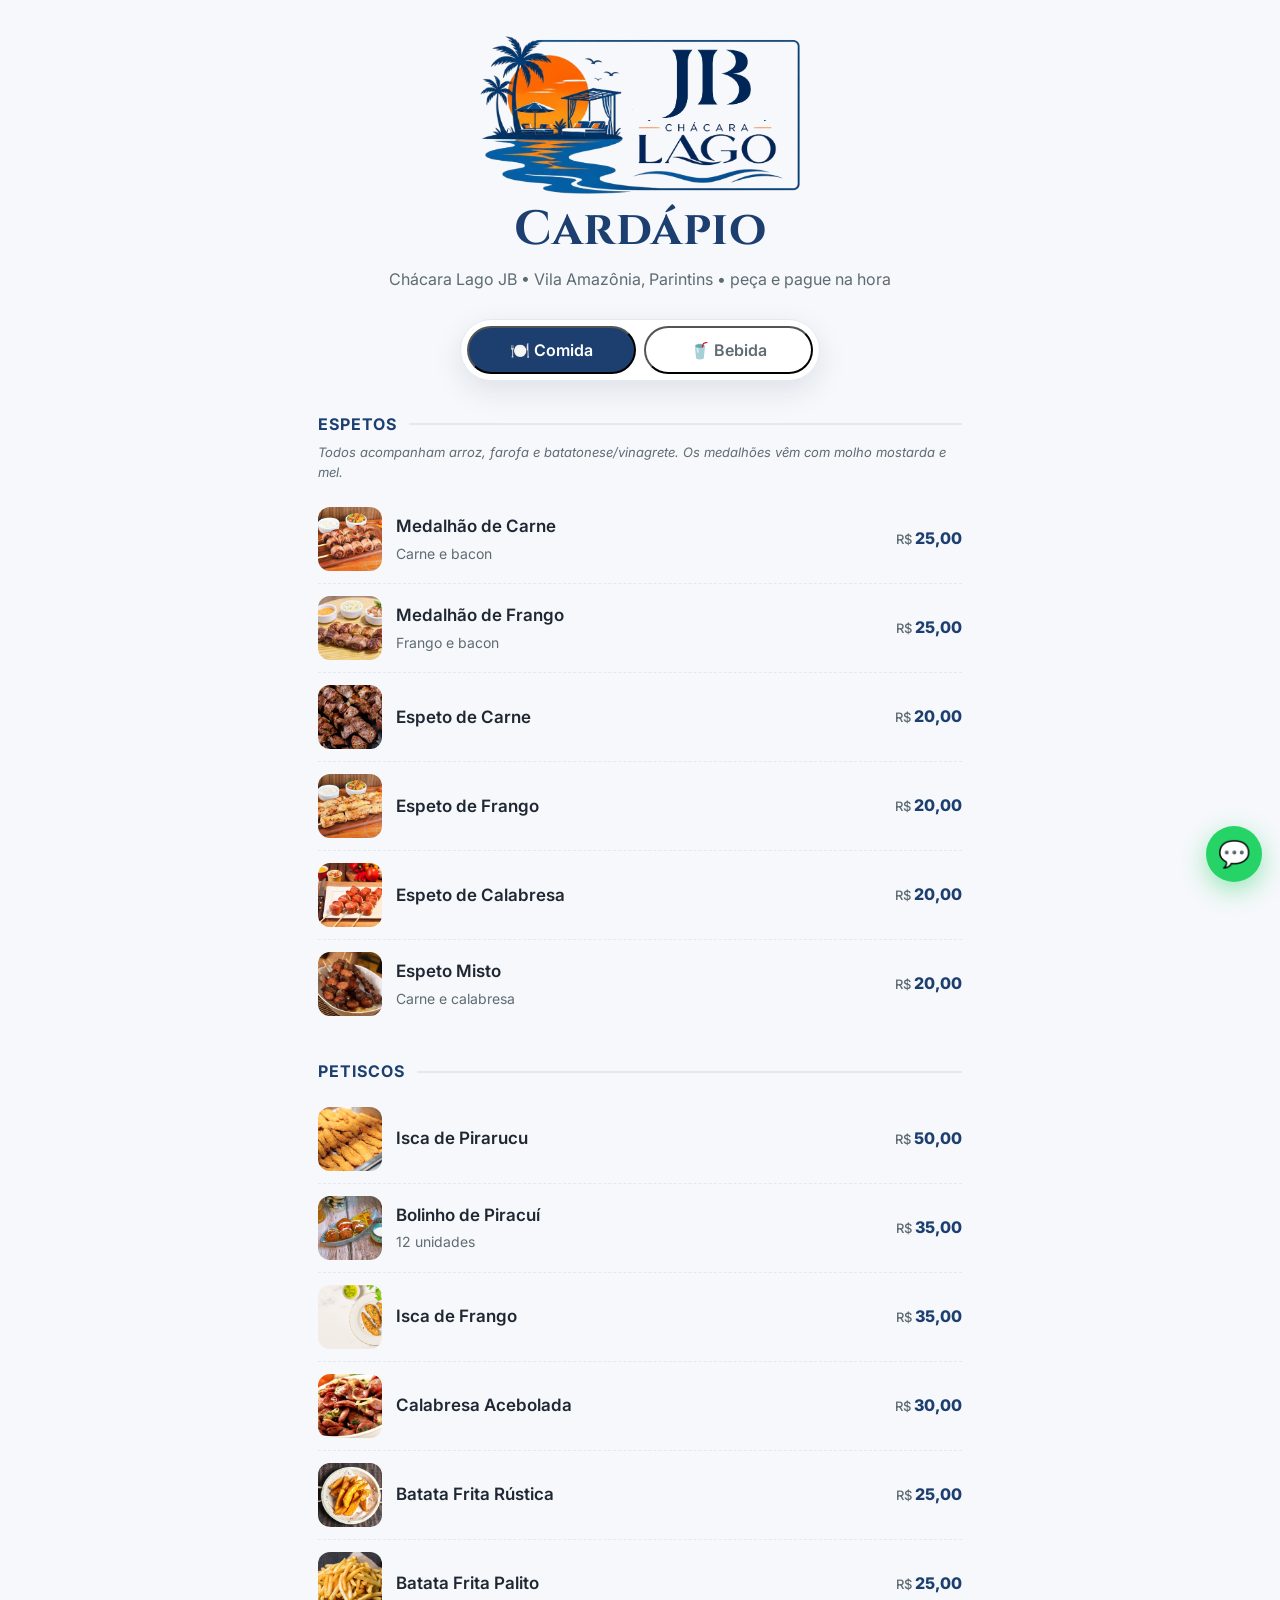
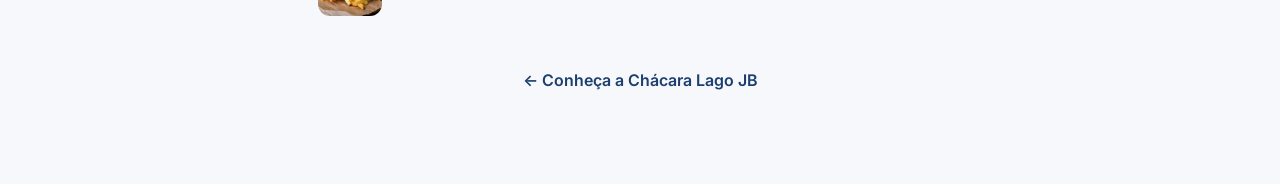
==== cardapio.html @ efd35821 "Site da Chacara Lago JB: praia particular em Vila Amazonia, Parintins Cardapio digital com fotos, ca" ====
<!DOCTYPE html>
<html lang="pt-BR">
<head>
  <meta charset="UTF-8" />
  <meta name="viewport" content="width=device-width, initial-scale=1.0" />
  <title>Cardápio — Chácara Lago JB</title>
  <meta name="description" content="Cardápio da Chácara Lago JB: comidas e bebidas." />
  <meta name="theme-color" content="#1c6ea4" />
  <link rel="icon" href="img/logo.svg" type="image/svg+xml" />
  <link rel="preconnect" href="https://fonts.googleapis.com" />
  <link rel="preconnect" href="https://fonts.gstatic.com" crossorigin />
  <link href="https://fonts.googleapis.com/css2?family=Cinzel:wght@500;600;700&family=Inter:wght@400;500;600;700&display=swap" rel="stylesheet" />
  <link rel="stylesheet" href="style.css" />
</head>
<body>

  <main class="menu-page">
    <div class="menu-hero">
      <img class="menu-logo-full" src="img/logo.png" alt="Chácara Lago JB" />
      <h1>Cardápio</h1>
      <p>Chácara Lago JB • Vila Amazônia, Parintins • peça e pague na hora</p>
    </div>

    <!-- Abas Comida / Bebida -->
    <div class="tabs" role="tablist">
      <button class="tab is-active" data-tab="comida" role="tab">🍽️ Comida</button>
      <button class="tab" data-tab="bebida" role="tab">🥤 Bebida</button>
    </div>

    <!-- Gerado automaticamente a partir de menu.js -->
    <div id="menu-comida" class="menu-panel"></div>
    <div id="menu-bebida" class="menu-panel" hidden></div>

    <div class="menu-back">
      <a href="index.html">← Conheça a Chácara Lago JB</a>
    </div>
  </main>

  <a class="whats-float" href="https://wa.me/5592993967080" target="_blank" rel="noopener" aria-label="WhatsApp">💬</a>

  <script src="menu.js"></script>
  <script src="script.js"></script>
</body>
</html>
---- style.css ----
/* =========================================================================
   CHÁCARA LAGO JB — visual compartilhado (site base + cardápio)
   IDENTIDADE baseada na logo: AZUL-MARINHO + LARANJA (sol) + BRANCO.
   Tipografia: Cinzel (títulos, estilo serifado clássico da logo) + Inter (texto).
   ========================================================================= */
:root {
  --azul:        #1d3f70;   /* azul-marinho principal (da logo) */
  --azul-escuro: #122a4e;
  --laranja:     #f47a1d;   /* laranja do sol (da logo) */
  --laranja-esc: #d9641a;
  --branco:      #ffffff;
  --fundo:       #f6f8fb;   /* branco levemente azulado (fundo) */
  --carvao:      #1f2733;   /* texto escuro */
  --cinza:       #5f6b73;   /* texto suave */
  --borda:       #e3e9f0;
  --sombra:      0 10px 30px rgba(16, 30, 55, .10);
  --raio:        18px;
}

* { box-sizing: border-box; margin: 0; padding: 0; }
html { scroll-behavior: smooth; }
body {
  font-family: "Inter", system-ui, -apple-system, sans-serif;
  color: var(--carvao);
  background: var(--fundo);
  line-height: 1.6;
  -webkit-font-smoothing: antialiased;
}
/* Títulos grandes: Cinzel (serifada clássica, como a logo) */
h1, h2 { font-family: "Cinzel", Georgia, serif; line-height: 1.18; letter-spacing: .5px; }
/* Títulos pequenos: Inter forte (mais legível em tamanho menor) */
h3 { font-family: "Inter", sans-serif; line-height: 1.25; }
img { max-width: 100%; display: block; }

/* ======================= FAIXA DE ANÚNCIO ======================= */
.announce {
  background: linear-gradient(90deg, var(--laranja), var(--laranja-esc));
  color: #fff; text-align: center; padding: 10px 16px;
  font-size: 14.5px; font-weight: 500; line-height: 1.35;
}
.announce strong { font-weight: 700; }

/* ======================= TOPO ======================= */
.topbar {
  position: sticky; top: 0; z-index: 50;
  display: flex; align-items: center; justify-content: space-between;
  padding: 10px 20px;
  background: rgba(255, 255, 255, .9);
  backdrop-filter: blur(10px);
  border-bottom: 1px solid var(--borda);
}
.brand { display: flex; align-items: center; gap: 10px; text-decoration: none; color: var(--carvao); }
.brand-logo-full { height: 52px; width: auto; display: block; }
.brand-mark {  /* badge de texto (reserva) */
  display: grid; place-items: center; width: 40px; height: 40px; border-radius: 12px;
  background: var(--azul); color: #fff; font-family: "Cinzel", serif; font-weight: 700; font-size: 15px;
}
.brand-name { font-family: "Cinzel", serif; font-weight: 600; font-size: 18px; }
.nav { display: flex; gap: 22px; }
.nav a { text-decoration: none; color: var(--cinza); font-weight: 500; font-size: 15px; transition: color .2s; }
.nav a:hover { color: var(--azul); }

/* ======================= BOTÕES ======================= */
.btn {
  display: inline-block; text-decoration: none;
  padding: 14px 28px; border-radius: 999px;
  font-weight: 600; font-size: 16px;
  transition: transform .15s, box-shadow .2s, background .2s;
  cursor: pointer; border: none; font-family: inherit;
}
.btn:active { transform: scale(.97); }
/* Botão principal = laranja (chama a ação) */
.btn-primary { background: var(--laranja); color: #fff; box-shadow: 0 8px 22px rgba(244,122,29,.35); }
.btn-primary:hover { background: var(--laranja-esc); transform: translateY(-2px); }
.btn-azul { background: var(--azul); color: #fff; box-shadow: var(--sombra); }
.btn-azul:hover { background: var(--azul-escuro); }
.btn-whats { background: #25d366; color: #fff; box-shadow: var(--sombra); }
.btn-ghost { background: transparent; color: var(--azul); border: 2px solid var(--azul); }
.btn-ghost:hover { background: var(--azul); color: #fff; }

/* ======================= HERO ======================= */
.hero {
  position: relative; min-height: 84vh;
  display: grid; place-items: center; text-align: center;
  padding: 60px 20px;
  background: #122a4e url('img/capa-poster.jpg') center/cover no-repeat; /* reserva, se o vídeo falhar */
  color: #fff; overflow: hidden;
}
.hero-video {
  position: absolute; inset: 0; width: 100%; height: 100%; object-fit: cover; z-index: 0;
  /* disfarça a baixa resolução do vídeo: leve suavidade + cor mais viva.
     O scale evita que as bordas desfocadas apareçam. O texto por cima fica nítido. */
  filter: blur(1.4px) saturate(1.14) contrast(1.04);
  transform: scale(1.06);
}
.hero-overlay {
  position: absolute; inset: 0; z-index: 1; pointer-events: none;
  background: linear-gradient(180deg, rgba(18,42,78,.45) 0%, rgba(12,24,46,.80) 100%),
              radial-gradient(circle at 78% 15%, rgba(244,122,29,.28), transparent 45%);
}
.hero-content { position: relative; z-index: 2; max-width: 740px; }
.hero-kicker { text-transform: uppercase; letter-spacing: 2px; font-size: 13px; font-weight: 600; opacity: .92; margin-bottom: 18px; }
.hero h1 { font-size: clamp(40px, 8vw, 80px); font-weight: 700; }
.hero-sub { font-family: "Inter", sans-serif; font-style: italic; font-size: clamp(18px, 3vw, 26px); font-weight: 500; margin: 16px 0 6px; }
.hero-support { font-size: clamp(15px, 2.2vw, 18px); opacity: .9; margin: 0 0 30px; }
.hero-actions { display: flex; gap: 12px; justify-content: center; flex-wrap: wrap; }

/* ======================= ANIMAÇÃO AO ROLAR (reveal) ======================= */
/* só ativa quando há JavaScript, pra não esconder nada sem necessidade */
.js .reveal { opacity: 0; transform: translateY(28px); transition: opacity .7s ease, transform .7s ease; }
.js .reveal.visible { opacity: 1; transform: none; }
@media (prefers-reduced-motion: reduce) {
  .js .reveal { opacity: 1; transform: none; transition: none; }
}

/* ======================= FAIXA DE FOTO (parallax) ======================= */
.photo-band {
  position: relative; min-height: 62vh;
  display: grid; place-items: center; text-align: center; color: #fff;
  padding: 60px 20px;
  background-size: cover; background-position: center; background-attachment: fixed;
  overflow: hidden;
}
.photo-band::before { content: ""; position: absolute; inset: 0; background: linear-gradient(180deg, rgba(18,42,78,.35), rgba(12,24,46,.6)); }
.photo-band .pb-text { position: relative; z-index: 1; max-width: 720px; }
.photo-band h2 { color: #fff; font-size: clamp(28px, 5.5vw, 50px); }
/* no celular o "fixed" trava/buga, então volta ao normal */
@media (max-width: 820px) { .photo-band { background-attachment: scroll; min-height: 46vh; } }

/* ======================= SEÇÕES ======================= */
.section { max-width: 1000px; margin: 0 auto; padding: 70px 20px; }
.section-alt { background: #fff; max-width: none; }
.section-alt > * { max-width: 1000px; margin-left: auto; margin-right: auto; }
.section-head { text-align: center; margin-bottom: 36px; }
.eyebrow { text-transform: uppercase; letter-spacing: 2px; font-size: 12px; font-weight: 700; color: var(--laranja); margin-bottom: 8px; }
.section-head h2 { font-size: clamp(28px, 5.5vw, 44px); font-weight: 700; color: var(--azul); }
.section-desc { color: var(--cinza); margin-top: 10px; }
code { background: #eef2f6; padding: 1px 6px; border-radius: 6px; font-size: .9em; }

/* ======================= SOBRE / DESTAQUES ======================= */
/* 6 cards em fileiras iguais: 3+3 no PC, 2+2+2 no tablet, 1 por linha no celular */
.features { display: grid; gap: 16px; grid-template-columns: repeat(3, 1fr); }
@media (max-width: 820px) { .features { grid-template-columns: repeat(2, 1fr); } }
@media (max-width: 480px) { .features { grid-template-columns: 1fr; } }
.feature {
  background: #fff; border: 1px solid var(--borda); border-radius: var(--raio);
  padding: 26px; text-align: center; box-shadow: var(--sombra);
}
.feature .ico { font-size: 34px; }
.feature h3 { font-size: 19px; font-weight: 700; margin: 10px 0 6px; color: var(--azul); }
.feature p { color: var(--cinza); font-size: 15px; }

/* ======================= GALERIA (PC: 2 fileiras de 5, clicável) ======================= */
.gallery-wrap { position: relative; }
.gallery { display: grid; grid-template-columns: repeat(5, 1fr); gap: 12px; }
.gallery-item {
  width: 100%; aspect-ratio: 4 / 3; object-fit: cover; display: block;
  border-radius: 14px; cursor: pointer; background: #dfe7ef;
  transition: transform .2s, box-shadow .2s, filter .2s;
}
.gallery-item:hover { transform: translateY(-3px); box-shadow: var(--sombra); filter: brightness(1.05); }
/* setas do carrossel: escondidas no PC (lá é grade) */
.gal-arrow { display: none; }

/* CELULAR: vira carrossel que desliza pro lado, com setas */
@media (max-width: 820px) {
  .gallery {
    display: flex; gap: 12px;
    overflow-x: auto; scroll-snap-type: x mandatory;
    -webkit-overflow-scrolling: touch; scrollbar-width: none;
    padding-bottom: 2px;
  }
  .gallery::-webkit-scrollbar { display: none; }
  .gallery-item { flex: 0 0 82%; scroll-snap-align: center; }  /* mostra um pedacinho da próxima */
  .gal-arrow {
    display: grid; place-items: center; position: absolute; top: 50%; transform: translateY(-50%); z-index: 5;
    width: 42px; height: 42px; border-radius: 50%; border: none; cursor: pointer;
    background: rgba(29, 63, 112, .85); color: #fff; font-size: 20px;
    box-shadow: 0 4px 12px rgba(0,0,0,.25);
  }
  .gal-prev { left: 4px; } .gal-next { right: 4px; }
}

/* Lightbox (ampliar foto) */
.lightbox { position: fixed; inset: 0; z-index: 100; display: flex; align-items: center; justify-content: center; background: rgba(10, 20, 38, .93); }
.lightbox[hidden] { display: none; }
.lb-img { max-width: 92vw; max-height: 86vh; border-radius: 10px; box-shadow: 0 14px 50px rgba(0,0,0,.55); }
.lb-btn { position: absolute; background: rgba(255,255,255,.14); color: #fff; border: none; cursor: pointer; display: grid; place-items: center; transition: background .2s; }
.lb-btn:hover { background: rgba(255,255,255,.28); }
.lb-close { top: 16px; right: 18px; width: 48px; height: 48px; border-radius: 50%; font-size: 26px; }
.lb-prev, .lb-next { top: 50%; transform: translateY(-50%); width: 52px; height: 52px; border-radius: 50%; font-size: 26px; }
.lb-prev { left: 14px; } .lb-next { right: 14px; }
.lb-count { position: absolute; bottom: 18px; left: 50%; transform: translateX(-50%); color: #fff; font-size: 14px; opacity: .85; }
@media (max-width: 600px) { .lb-prev, .lb-next { width: 42px; height: 42px; font-size: 20px; } }

/* ======================= CARDS GERAIS (ingresso/info) ======================= */
.card-grid { display: grid; gap: 16px; grid-template-columns: repeat(auto-fit, minmax(240px, 1fr)); margin-bottom: 30px; }
.card { background: #fff; border: 1px solid var(--borda); border-radius: var(--raio); padding: 26px; box-shadow: var(--sombra); }
.card h3 { font-size: 20px; font-weight: 700; margin-bottom: 8px; color: var(--azul); }
.card p { color: var(--cinza); }
.price-tag { font-family: "Inter", sans-serif; font-size: 40px; font-weight: 800; color: var(--laranja-esc); margin: 6px 0; }
.price-tag small { font-size: 16px; color: var(--cinza); font-weight: 500; }
.note { font-size: 14px; color: var(--cinza); margin-top: 10px; }

/* ======================= RESERVA (mini formulário) ======================= */
.form { background: #fff; border: 1px solid var(--borda); border-radius: var(--raio); padding: 26px; box-shadow: var(--sombra); max-width: 520px; margin: 0 auto; }
.form label { display: block; font-weight: 600; font-size: 14px; margin: 14px 0 6px; }
.form input, .form select { width: 100%; padding: 12px 14px; border: 1px solid var(--borda); border-radius: 12px; font-family: inherit; font-size: 16px; background: var(--fundo); }
.form input:focus, .form select:focus { outline: 2px solid var(--azul); border-color: transparent; }
.form .btn { width: 100%; margin-top: 22px; text-align: center; }

/* ======================= PARCEIROS ======================= */
.partner-box { background: linear-gradient(135deg, var(--azul), var(--azul-escuro)); color: #fff; border-radius: 24px; padding: 40px 28px; text-align: center; box-shadow: var(--sombra); }
.partner-box h2 { font-size: clamp(26px, 5vw, 38px); color: #fff; }
.partner-box p { opacity: .95; max-width: 600px; margin: 14px auto 0; }
.partner-cats { display: flex; gap: 10px; flex-wrap: wrap; justify-content: center; margin: 24px 0; }
.partner-cats span { background: rgba(255,255,255,.15); padding: 8px 16px; border-radius: 999px; font-size: 14px; font-weight: 500; }

/* ======================= ATRAÇÕES ======================= */
.attractions-box {
  background: linear-gradient(135deg, var(--laranja), var(--laranja-esc));
  color: #fff; border-radius: 24px; padding: 40px 28px; text-align: center; box-shadow: var(--sombra);
}
.attractions-box h2 { font-size: clamp(24px, 4.5vw, 36px); color: #fff; }
.attractions-box p { opacity: .96; max-width: 620px; margin: 14px auto 0; }
.attractions-tags { display: flex; gap: 10px; flex-wrap: wrap; justify-content: center; margin-top: 24px; }
.attractions-tags span { background: rgba(255,255,255,.18); padding: 8px 16px; border-radius: 999px; font-size: 14px; font-weight: 600; }

/* ======================= CONTATO ======================= */
.info-grid { display: grid; gap: 16px; grid-template-columns: repeat(auto-fit, minmax(220px, 1fr)); margin-bottom: 30px; }
.cta-row { display: flex; gap: 12px; flex-wrap: wrap; justify-content: center; }

/* ======================= RODAPÉ ======================= */
.footer { text-align: center; padding: 50px 20px; background: var(--azul-escuro); color: #fff; }
.footer-brand { font-family: "Cinzel", serif; font-size: 24px; font-weight: 700; margin-bottom: 6px; letter-spacing: 1px; }
.footer p { opacity: .9; }
.footer a { color: #fff; }
.footer-small { opacity: .65; font-size: 13px; margin-top: 14px; }

/* ======================= WHATSAPP FLUTUANTE ======================= */
.whats-float { position: fixed; right: 18px; bottom: 18px; z-index: 60; width: 56px; height: 56px; border-radius: 50%; background: #25d366; color: #fff; display: grid; place-items: center; font-size: 26px; text-decoration: none; box-shadow: 0 8px 24px rgba(37,211,102,.45); transition: transform .15s; }
.whats-float:hover { transform: scale(1.08); }

/* =========================================================================
   PÁGINA DO CARDÁPIO (cardapio.html)
   ========================================================================= */
.menu-page { max-width: 680px; margin: 0 auto; padding: 0 18px 90px; }
.menu-hero { text-align: center; padding: 36px 20px 26px; }
.menu-logo-full { width: 100%; max-width: 320px; height: auto; display: block; margin: 0 auto 8px; }
.menu-hero h1 { font-size: clamp(32px, 7vw, 48px); color: var(--azul); }
.menu-hero p { color: var(--cinza); margin-top: 8px; }

/* Abas Comida / Bebida */
.tabs { display: flex; gap: 8px; background: #fff; border: 1px solid var(--borda); padding: 6px; border-radius: 999px; max-width: 360px; margin: 0 auto 34px; box-shadow: var(--sombra); position: sticky; top: 12px; z-index: 20; }
.tab { flex: 1; padding: 12px 16px; border-radius: 999px; background: transparent; color: var(--cinza); font-family: inherit; font-size: 16px; font-weight: 600; cursor: pointer; transition: all .2s; }
.tab.is-active { background: var(--azul); color: #fff; }

/* Itens */
.menu-cat { margin-bottom: 34px; }
.menu-cat-title { font-family: "Inter", sans-serif; font-size: 16px; font-weight: 700; text-transform: uppercase; letter-spacing: 1px; color: var(--azul); display: flex; align-items: center; gap: 12px; margin-bottom: 14px; }
.menu-cat-title::after { content: ""; flex: 1; height: 2px; background: var(--borda); }
.menu-cat-nota { font-size: 13px; color: var(--cinza); margin: -6px 0 12px; font-style: italic; }
.menu-item { display: flex; align-items: center; gap: 14px; padding: 12px 0; border-bottom: 1px dashed var(--borda); }
.menu-item:last-child { border-bottom: none; }
.mi-thumb { width: 64px; height: 64px; flex: 0 0 64px; border-radius: 12px; object-fit: cover; }
.mi-thumb-ph { display: grid; place-items: center; font-size: 30px; background: #eef3f8; border: 1px solid var(--borda); }
.mi-left { flex: 1; min-width: 0; }
.mi-name { font-weight: 600; font-size: 17px; }
.mi-tag { display: inline-block; margin-left: 8px; font-size: 11px; font-weight: 700; color: var(--laranja-esc); border: 1px solid var(--laranja); border-radius: 999px; padding: 1px 8px; vertical-align: middle; }
.mi-desc { color: var(--cinza); font-size: 14px; margin-top: 2px; }
.mi-price { font-weight: 800; color: var(--azul); white-space: nowrap; }
.mi-price::before { content: "R$ "; font-weight: 500; font-size: 13px; color: var(--cinza); }
.menu-back { text-align: center; margin-top: 40px; }
.menu-back a { color: var(--azul); text-decoration: none; font-weight: 600; }

/* ======================= GERADOR DE QR ======================= */
.qr-wrap { max-width: 560px; margin: 0 auto; padding: 40px 20px; text-align: center; }
.qr-box { background: #fff; border: 1px solid var(--borda); border-radius: var(--raio); padding: 30px; box-shadow: var(--sombra); margin-top: 20px; }
#qrcode { display: inline-block; margin: 18px auto; }
#qrcode img, #qrcode canvas { margin: 0 auto; }

/* ======================= CELULAR ======================= */
@media (max-width: 600px) {
  .nav { display: none; }
  .section { padding: 50px 18px; }
  .hero { min-height: 76vh; }
  .brand-logo-full { height: 44px; }
}
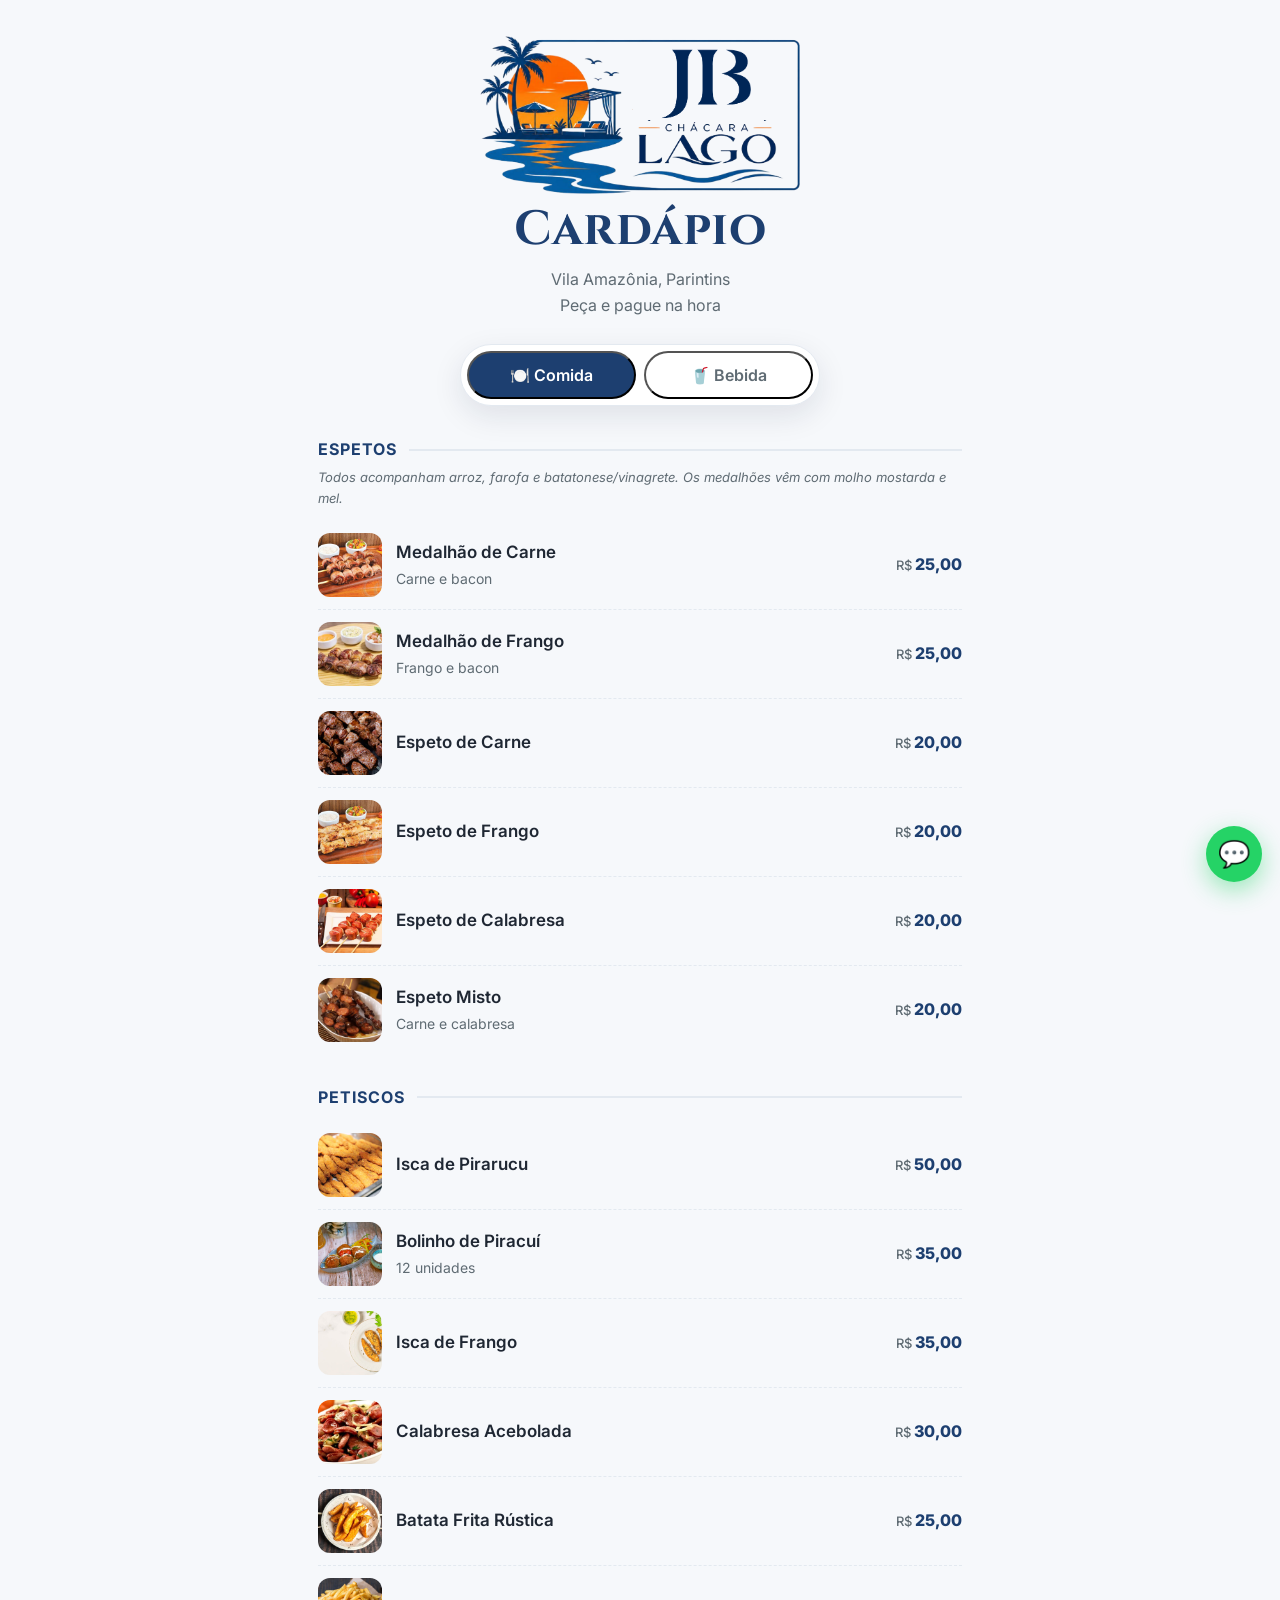
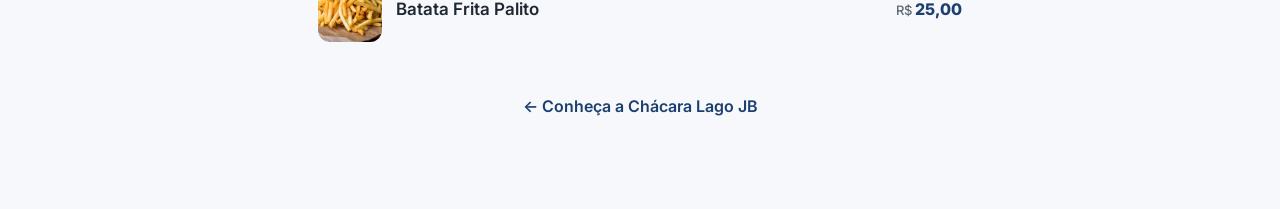
==== commit 42284656: "Cardapio: header sem nome (so local + peca e pague), remove nota do gelo, caipirinha cachaca ou vodk" ====
--- a/cardapio.html
+++ b/cardapio.html
@@ -18,7 +18,7 @@
     <div class="menu-hero">
       <img class="menu-logo-full" src="img/logo.png" alt="Chácara Lago JB" />
       <h1>Cardápio</h1>
-      <p>Chácara Lago JB • Vila Amazônia, Parintins • peça e pague na hora</p>
+      <p>Vila Amazônia, Parintins<br />Peça e pague na hora</p>
     </div>
 
     <!-- Abas Comida / Bebida -->
--- a/style.css
+++ b/style.css
@@ -41,11 +41,12 @@
 .announce strong { font-weight: 700; }
 
 /* ======================= TOPO ======================= */
+/* faixa de estreia + barra da logo grudam no topo ao rolar */
+.site-top { position: sticky; top: 0; z-index: 50; }
 .topbar {
-  position: sticky; top: 0; z-index: 50;
   display: flex; align-items: center; justify-content: space-between;
   padding: 10px 20px;
-  background: rgba(255, 255, 255, .9);
+  background: rgba(255, 255, 255, .92);
   backdrop-filter: blur(10px);
   border-bottom: 1px solid var(--borda);
 }
@@ -59,6 +60,8 @@
 .nav { display: flex; gap: 22px; }
 .nav a { text-decoration: none; color: var(--cinza); font-weight: 500; font-size: 15px; transition: color .2s; }
 .nav a:hover { color: var(--azul); }
+/* botão ☰ aparece só no celular */
+.nav-toggle { display: none; background: none; border: none; color: var(--azul); font-size: 26px; line-height: 1; cursor: pointer; padding: 6px; }
 
 /* ======================= BOTÕES ======================= */
 .btn {
@@ -83,7 +86,7 @@
   position: relative; min-height: 84vh;
   display: grid; place-items: center; text-align: center;
   padding: 60px 20px;
-  background: #122a4e url('img/capa-poster.jpg') center/cover no-repeat; /* reserva, se o vídeo falhar */
+  background: #122a4e url('img/capa.jpg') center/cover no-repeat; /* imagem onde a água encontra a areia, caso o vídeo não toque */
   color: #fff; overflow: hidden;
 }
 .hero-video {
@@ -117,15 +120,17 @@
 .photo-band {
   position: relative; min-height: 62vh;
   display: grid; place-items: center; text-align: center; color: #fff;
-  padding: 60px 20px;
-  background-size: cover; background-position: center; background-attachment: fixed;
-  overflow: hidden;
-}
-.photo-band::before { content: ""; position: absolute; inset: 0; background: linear-gradient(180deg, rgba(18,42,78,.35), rgba(12,24,46,.6)); }
-.photo-band .pb-text { position: relative; z-index: 1; max-width: 720px; }
+  padding: 60px 20px; overflow: hidden;
+}
+/* a imagem fica numa camada própria, um pouco maior, que desliza no scroll (parallax que funciona no celular também) */
+.photo-band .pb-bg {
+  position: absolute; left: 0; right: 0; top: -22%; height: 144%;
+  background-size: cover; background-position: center; z-index: 0; will-change: transform;
+}
+.photo-band::before { content: ""; position: absolute; inset: 0; z-index: 1; background: linear-gradient(180deg, rgba(18,42,78,.35), rgba(12,24,46,.6)); }
+.photo-band .pb-text { position: relative; z-index: 2; max-width: 720px; }
 .photo-band h2 { color: #fff; font-size: clamp(28px, 5.5vw, 50px); }
-/* no celular o "fixed" trava/buga, então volta ao normal */
-@media (max-width: 820px) { .photo-band { background-attachment: scroll; min-height: 46vh; } }
+@media (max-width: 820px) { .photo-band { min-height: 52vh; } }
 
 /* ======================= SEÇÕES ======================= */
 .section { max-width: 1000px; margin: 0 auto; padding: 70px 20px; }
@@ -152,7 +157,7 @@
 
 /* ======================= GALERIA (PC: 2 fileiras de 5, clicável) ======================= */
 .gallery-wrap { position: relative; }
-.gallery { display: grid; grid-template-columns: repeat(5, 1fr); gap: 12px; }
+.gallery { display: grid; grid-template-columns: repeat(4, 1fr); gap: 12px; }
 .gallery-item {
   width: 100%; aspect-ratio: 4 / 3; object-fit: cover; display: block;
   border-radius: 14px; cursor: pointer; background: #dfe7ef;
@@ -281,8 +286,20 @@
 
 /* ======================= CELULAR ======================= */
 @media (max-width: 600px) {
-  .nav { display: none; }
   .section { padding: 50px 18px; }
   .hero { min-height: 76vh; }
-  .brand-logo-full { height: 44px; }
-}
+  /* logo centralizada; botão de menu no canto direito */
+  .topbar { position: relative; justify-content: center; }
+  .nav-toggle { display: block; position: absolute; right: 12px; top: 50%; transform: translateY(-50%); }
+  .brand-logo-full { height: 46px; }
+  /* menu vira lista que abre embaixo da barra */
+  .nav {
+    display: none; position: absolute; top: 100%; left: 0; right: 0;
+    flex-direction: column; gap: 0;
+    background: #fff; border-bottom: 1px solid var(--borda); box-shadow: var(--sombra); padding: 6px 0;
+  }
+  .nav.open { display: flex; }
+  .nav a { padding: 13px 22px; font-size: 16px; }
+  /* título numa linha só */
+  .hero h1 { font-size: clamp(26px, 7.6vw, 40px); letter-spacing: 0; white-space: nowrap; }
+}
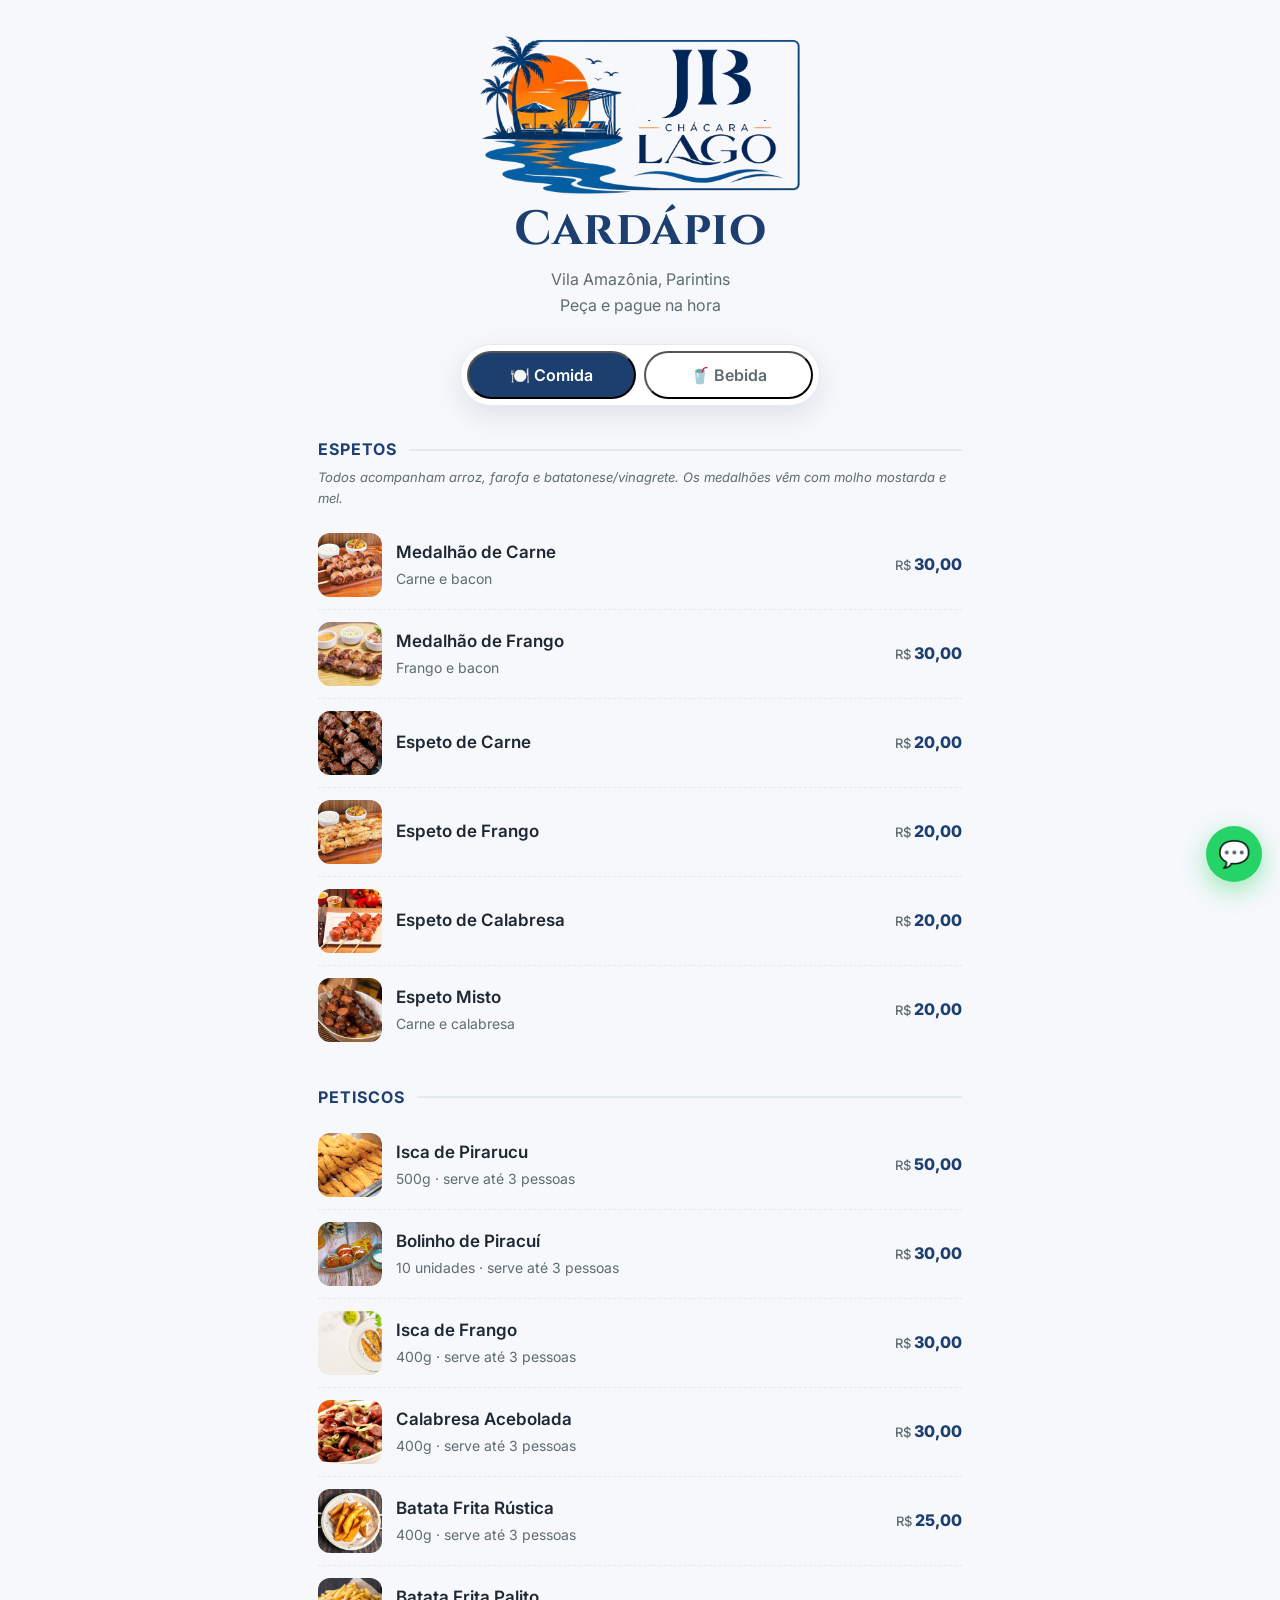
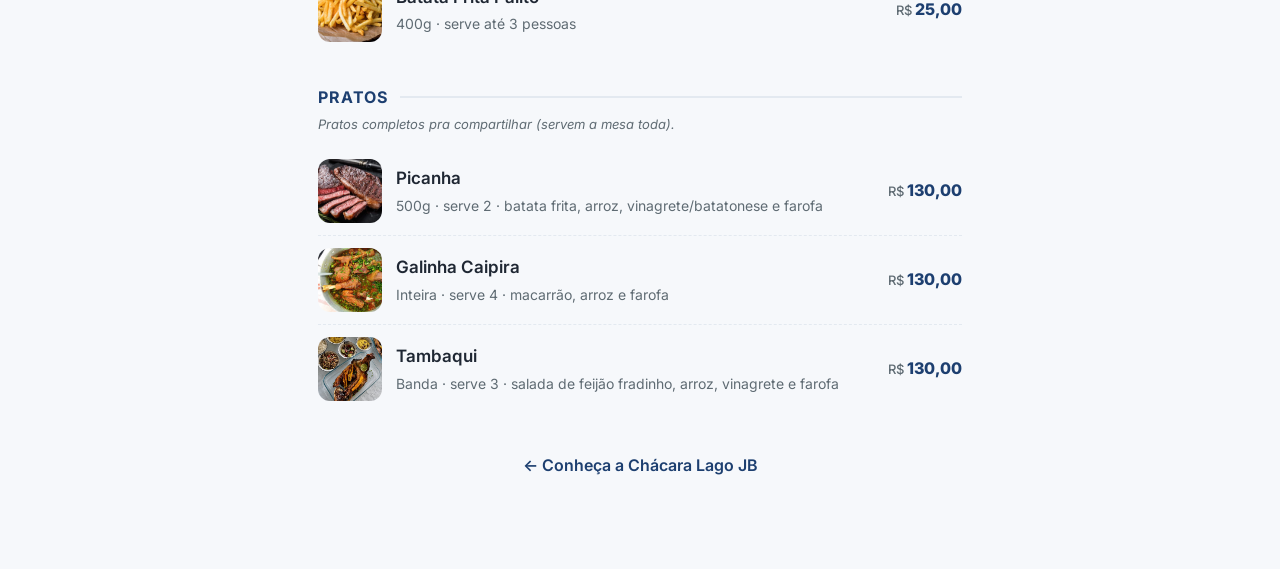
==== commit dd4deca8: "Polish: stats '25+' -> '30+' (cardapio cresceu com os Pratos); unifica theme-color do cardapio com o" ====
--- a/cardapio.html
+++ b/cardapio.html
@@ -4,8 +4,8 @@
   <meta charset="UTF-8" />
   <meta name="viewport" content="width=device-width, initial-scale=1.0" />
   <title>Cardápio — Chácara Lago JB</title>
-  <meta name="description" content="Cardápio da Chácara Lago JB: comidas e bebidas." />
-  <meta name="theme-color" content="#1c6ea4" />
+  <meta name="description" content="Cardápio da Chácara Lago JB: espetos, petiscos, pratos pra compartilhar, cervejas, drinks e mais. Peça e pague na hora em Vila Amazônia, Parintins." />
+  <meta name="theme-color" content="#1d3f70" />
   <link rel="icon" href="img/logo.svg" type="image/svg+xml" />
   <link rel="preconnect" href="https://fonts.googleapis.com" />
   <link rel="preconnect" href="https://fonts.gstatic.com" crossorigin />
--- a/style.css
+++ b/style.css
@@ -200,11 +200,16 @@
 
 /* ======================= CARDS GERAIS (ingresso/info) ======================= */
 .card-grid { display: grid; gap: 16px; grid-template-columns: repeat(auto-fit, minmax(240px, 1fr)); margin-bottom: 30px; }
+/* Variante 2 colunas fixas (ex.: ingresso em 2x2) */
+.card-grid--2 { grid-template-columns: repeat(2, 1fr); }
+@media (max-width: 600px) { .card-grid--2 { grid-template-columns: 1fr; } }
 .card { background: #fff; border: 1px solid var(--borda); border-radius: var(--raio); padding: 26px; box-shadow: var(--sombra); }
 .card h3 { font-size: 20px; font-weight: 700; margin-bottom: 8px; color: var(--azul); }
 .card p { color: var(--cinza); }
 .price-tag { font-family: "Inter", sans-serif; font-size: 40px; font-weight: 800; color: var(--laranja-esc); margin: 6px 0; }
 .price-tag small { font-size: 16px; color: var(--cinza); font-weight: 500; }
+/* Rótulo de texto (ex.: "Sob consulta"), menor pra caber em uma linha e alinhar com os preços */
+.price-tag--txt { font-size: 22px; letter-spacing: .2px; white-space: nowrap; line-height: 40px; }
 .note { font-size: 14px; color: var(--cinza); margin-top: 10px; }
 
 /* ======================= RESERVA (mini formulário) ======================= */
@@ -265,6 +270,18 @@
 .menu-cat-title { font-family: "Inter", sans-serif; font-size: 16px; font-weight: 700; text-transform: uppercase; letter-spacing: 1px; color: var(--azul); display: flex; align-items: center; gap: 12px; margin-bottom: 14px; }
 .menu-cat-title::after { content: ""; flex: 1; height: 2px; background: var(--borda); }
 .menu-cat-nota { font-size: 13px; color: var(--cinza); margin: -6px 0 12px; font-style: italic; }
+.menu-aviso { display: flex; align-items: center; gap: 9px; margin: 0 0 22px; padding: 12px 15px; font-size: 14px; font-weight: 600; color: var(--azul); background: #eef3fb; border: 1px solid var(--borda); border-left: 4px solid var(--laranja); border-radius: 12px; }
+.menu-subcat-title { font-family: "Inter", sans-serif; font-size: 13px; font-weight: 800; text-transform: uppercase; letter-spacing: .8px; color: var(--azul); margin: 20px 0 6px; }
+.menu-subcat-title:first-of-type { margin-top: 4px; }
+.menu-mini-sep { width: 80px; height: 3px; border-radius: 3px; margin: 14px auto; background: linear-gradient(90deg, transparent, var(--laranja), transparent); }
+.menu-promo { display: inline-flex; align-items: center; gap: 9px; margin: 2px 0 18px; padding: 9px 14px 9px 9px; background: linear-gradient(135deg, #ff8f33, var(--laranja-esc)); color: #fff; font-weight: 800; font-size: 15px; border-radius: 13px; transform: rotate(-1.8deg); box-shadow: 0 10px 22px rgba(217,100,26,.34); animation: promoPulse 2.4s ease-in-out infinite; }
+.menu-promo-tag { background: #fff; color: var(--laranja-esc); font-size: 11px; font-weight: 900; letter-spacing: .4px; padding: 3px 8px; border-radius: 7px; white-space: nowrap; }
+.menu-promo-txt { white-space: nowrap; }
+@keyframes promoPulse {
+  0%, 100% { transform: rotate(-1.8deg) scale(1);    box-shadow: 0 10px 22px rgba(217,100,26,.34); }
+  50%      { transform: rotate(-1.8deg) scale(1.045); box-shadow: 0 14px 30px rgba(217,100,26,.52); }
+}
+@media (prefers-reduced-motion: reduce) { .menu-promo { animation: none; } }
 .menu-item { display: flex; align-items: center; gap: 14px; padding: 12px 0; border-bottom: 1px dashed var(--borda); }
 .menu-item:last-child { border-bottom: none; }
 .mi-thumb { width: 64px; height: 64px; flex: 0 0 64px; border-radius: 12px; object-fit: cover; }
@@ -303,3 +320,69 @@
   /* título numa linha só */
   .hero h1 { font-size: clamp(26px, 7.6vw, 40px); letter-spacing: 0; white-space: nowrap; }
 }
+
+/* ============================================================
+   EFEITOS INTERATIVOS (morph de fotos, ondas, números e hover moderno)
+   ============================================================ */
+
+/* Transição de fotos controlada pelo scroll */
+.morph { position: relative; height: 200vh; background: #0a1626; }
+.morph-sticky { position: sticky; top: 0; height: 100vh; overflow: hidden; }
+.morph-img { position: absolute; inset: 0; background-size: cover; background-position: center; }
+.morph-img-a { will-change: clip-path; clip-path: inset(0 0 0 0); }
+.morph-seam { position: absolute; top: 0; bottom: 0; left: 0; width: 3px; margin-left: -1.5px; background: #fff; box-shadow: 0 0 16px 2px rgba(255,255,255,.85); opacity: 0; z-index: 3; }
+.morph-caption { position: absolute; left: 0; right: 0; bottom: 16%; height: 1.3em; z-index: 4; }
+.morph-cap { position: absolute; left: 16px; right: 16px; text-align: center; color: #fff; font-family: "Cinzel", serif; font-size: clamp(22px, 5vw, 46px); text-shadow: 0 4px 26px rgba(0,0,0,.6); }
+.morph-cap-a { opacity: calc(1 - var(--mp, 0)); }
+.morph-cap-b { opacity: var(--mp, 0); }
+.morph-hint { position: absolute; left: 0; right: 0; bottom: 6%; text-align: center; color: rgba(255,255,255,.9); font-size: 12px; letter-spacing: 2px; text-transform: uppercase; z-index: 4; animation: morphHint 1.8s ease-in-out infinite; }
+@keyframes morphHint { 0%, 100% { transform: translateY(0); opacity: .65; } 50% { transform: translateY(7px); opacity: 1; } }
+
+/* Hover moderno */
+.gallery-item { transition: transform .35s ease, box-shadow .35s ease; }
+.gallery-item:hover { transform: translateY(-4px) scale(1.03); box-shadow: 0 16px 32px rgba(18,42,78,.20); }
+.card { transition: transform .25s ease, box-shadow .25s ease; }
+.card:hover { transform: translateY(-5px); box-shadow: 0 16px 34px rgba(18,42,78,.16); }
+.feature .ico { display: inline-block; transition: transform .3s ease; }
+.feature:hover .ico { transform: scale(1.18) rotate(-6deg); }
+
+@media (prefers-reduced-motion: reduce) {
+  .morph-hint { animation: none; }
+}
+
+/* ---- Divisores de onda animados ---- */
+.hero-wave { position: absolute; left: 0; right: 0; bottom: -1px; z-index: 1; line-height: 0; pointer-events: none; }
+.hero-wave svg { display: block; width: 100%; height: clamp(48px, 8vw, 90px); }
+.hw1 { fill: var(--fundo); }
+.hw2 { fill: rgba(42, 160, 216, .35); }
+.hw { animation: hwBob 6s ease-in-out infinite; transform-origin: center bottom; }
+.hw2 { animation-duration: 8s; animation-direction: reverse; }
+@keyframes hwBob { 0%, 100% { transform: translateY(0); } 50% { transform: translateY(-7px); } }
+
+/* ---- Números que sobem ao aparecer ---- */
+.stats { position: relative; background: linear-gradient(135deg, var(--azul), var(--azul-escuro)); color: #fff; padding: 74px 20px 50px; overflow: hidden; }
+.stats-wave { position: absolute; top: -1px; left: 0; right: 0; line-height: 0; pointer-events: none; }
+.stats-wave svg { display: block; width: 100%; height: clamp(40px, 6vw, 70px); }
+.sw1 { fill: var(--fundo); }
+.sw { animation: hwBob 7s ease-in-out infinite; transform-origin: center top; }
+.stats-grid { position: relative; z-index: 1; max-width: 1000px; margin: 0 auto; display: grid; grid-template-columns: repeat(4, 1fr); gap: 24px; text-align: center; }
+.stat-num { font-family: "Cinzel", serif; font-size: clamp(34px, 6vw, 52px); font-weight: 700; color: #fff; line-height: 1; }
+.stat-label { margin-top: 8px; font-size: 14px; color: rgba(255, 255, 255, .82); letter-spacing: .4px; }
+@media (max-width: 600px) { .stats-grid { grid-template-columns: repeat(2, 1fr); gap: 30px 16px; } }
+
+/* ---- Texto revelando palavra por palavra ---- */
+.rw-word { display: inline-block; overflow: hidden; vertical-align: top; padding: .16em .05em; margin: -.16em -.05em; }
+.rw-word > span { display: inline-block; transform: translateY(120%); opacity: 0; transition: transform .6s cubic-bezier(.22, .8, .3, 1), opacity .6s ease; }
+.section-head.visible .rw-word > span { transform: translateY(0); opacity: 1; }
+
+/* ---- Galeria estilo cortina (entra alternando, no PC) ---- */
+@media (min-width: 821px) {
+  .js .gallery-item.reveal:nth-child(odd)  { transform: translateX(-52px) translateY(10px); }
+  .js .gallery-item.reveal:nth-child(even) { transform: translateX(52px) translateY(10px); }
+  .js .gallery-item.reveal.visible { transform: none; }
+}
+
+@media (prefers-reduced-motion: reduce) {
+  .hw, .sw { animation: none; }
+  .rw-word > span { transition: none; transform: none; opacity: 1; }
+}
